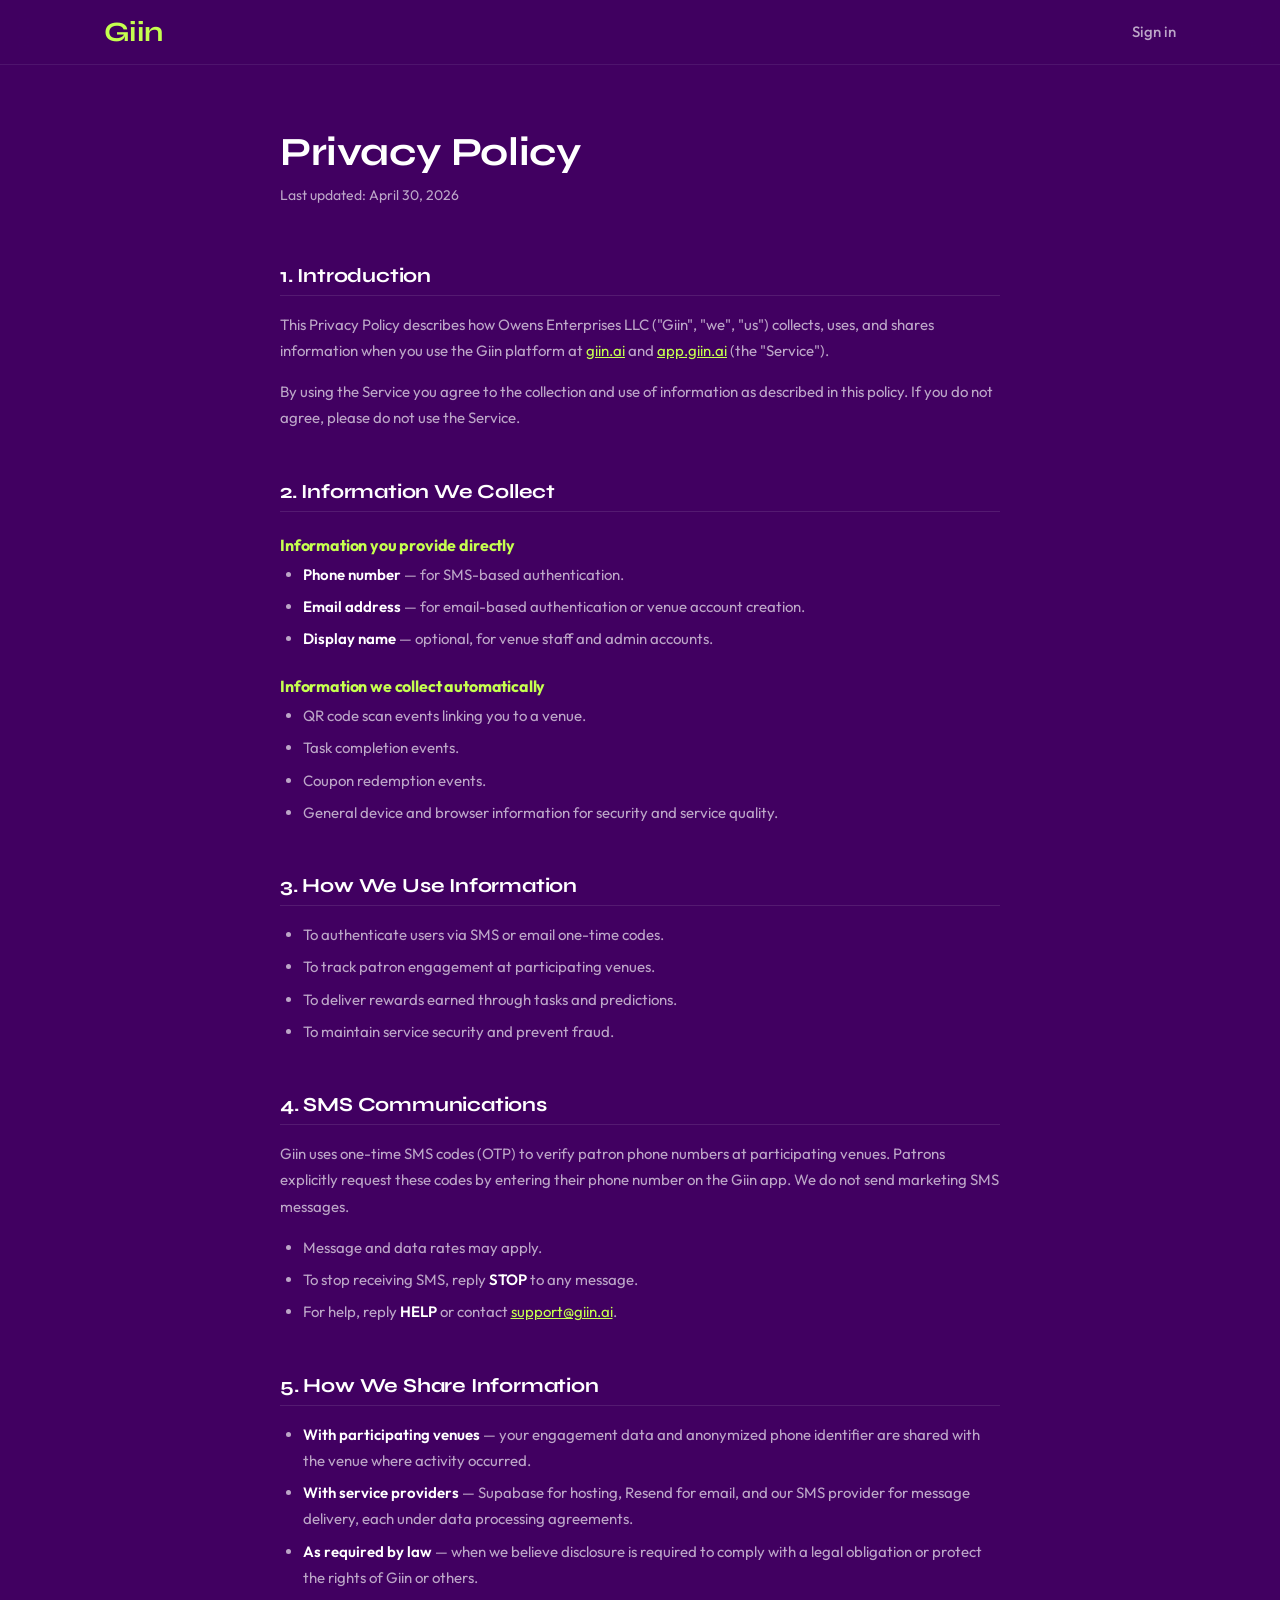
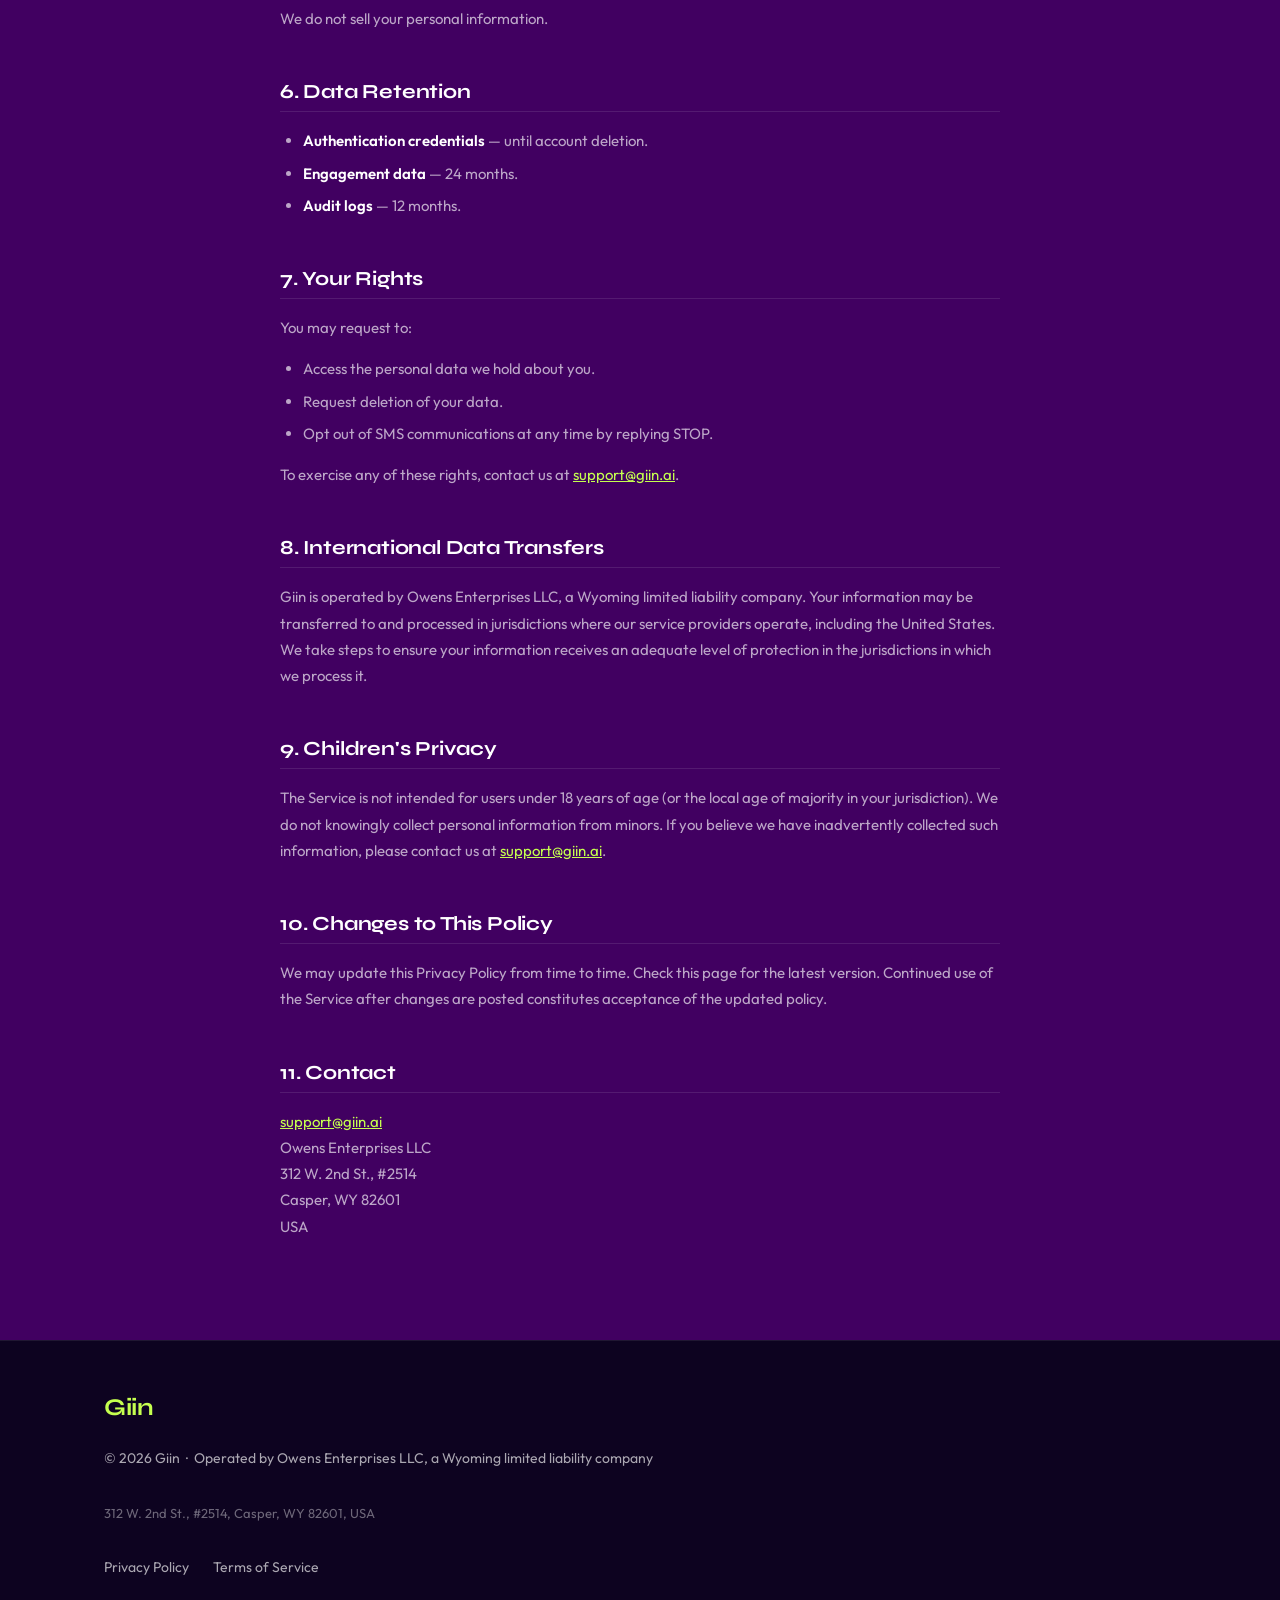
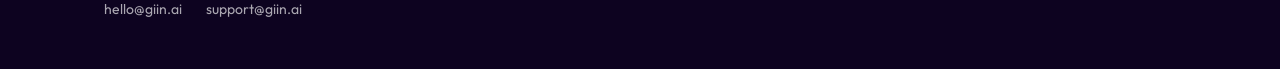
==== privacy.html @ 83f6b9b3 "Initial commit: Giin marketing landing site" ====
<!DOCTYPE html>
<html lang="en">
<head>
  <meta charset="UTF-8">
  <meta name="viewport" content="width=device-width, initial-scale=1.0">
  <title>Privacy Policy — Giin</title>
  <meta name="description" content="Privacy Policy for the Giin loyalty and engagement platform.">
  <link rel="preconnect" href="https://fonts.googleapis.com">
  <link rel="preconnect" href="https://fonts.gstatic.com" crossorigin>
  <link href="https://fonts.googleapis.com/css2?family=Syne:wght@700&family=Outfit:wght@400;500;600;700&display=swap" rel="stylesheet">
  <link rel="stylesheet" href="styles.css">
</head>
<body>

  <!-- ===== Header ===== -->
  <header class="site-header">
    <div class="container">
      <a href="/" class="site-logo">Giin</a>
      <nav class="header-nav">
        <a href="https://app.giin.ai/login">Sign in</a>
      </nav>
    </div>
  </header>

  <main>
    <div class="container container--prose prose-page">

      <h1>Privacy Policy</h1>
      <p class="last-updated">Last updated: April 30, 2026</p>

      <h2>1. Introduction</h2>
      <p>
        This Privacy Policy describes how Owens Enterprises LLC ("Giin", "we", "us") collects,
        uses, and shares information when you use the Giin platform at
        <a href="https://giin.ai">giin.ai</a> and <a href="https://app.giin.ai">app.giin.ai</a>
        (the "Service").
      </p>
      <p>
        By using the Service you agree to the collection and use of information as described in
        this policy. If you do not agree, please do not use the Service.
      </p>

      <h2>2. Information We Collect</h2>

      <h3>Information you provide directly</h3>
      <ul>
        <li><strong>Phone number</strong> — for SMS-based authentication.</li>
        <li><strong>Email address</strong> — for email-based authentication or venue account creation.</li>
        <li><strong>Display name</strong> — optional, for venue staff and admin accounts.</li>
      </ul>

      <h3>Information we collect automatically</h3>
      <ul>
        <li>QR code scan events linking you to a venue.</li>
        <li>Task completion events.</li>
        <li>Coupon redemption events.</li>
        <li>General device and browser information for security and service quality.</li>
      </ul>

      <h2>3. How We Use Information</h2>
      <ul>
        <li>To authenticate users via SMS or email one-time codes.</li>
        <li>To track patron engagement at participating venues.</li>
        <li>To deliver rewards earned through tasks and predictions.</li>
        <li>To maintain service security and prevent fraud.</li>
      </ul>

      <h2>4. SMS Communications</h2>
      <p>
        Giin uses one-time SMS codes (OTP) to verify patron phone numbers at participating
        venues. Patrons explicitly request these codes by entering their phone number on the
        Giin app. We do not send marketing SMS messages.
      </p>
      <ul>
        <li>Message and data rates may apply.</li>
        <li>To stop receiving SMS, reply <strong>STOP</strong> to any message.</li>
        <li>For help, reply <strong>HELP</strong> or contact <a href="mailto:support@giin.ai">support@giin.ai</a>.</li>
      </ul>

      <h2>5. How We Share Information</h2>
      <ul>
        <li>
          <strong>With participating venues</strong> — your engagement data and anonymized
          phone identifier are shared with the venue where activity occurred.
        </li>
        <li>
          <strong>With service providers</strong> — Supabase for hosting, Resend for email,
          and our SMS provider for message delivery, each under data processing agreements.
        </li>
        <li>
          <strong>As required by law</strong> — when we believe disclosure is required to
          comply with a legal obligation or protect the rights of Giin or others.
        </li>
      </ul>
      <p>We do not sell your personal information.</p>

      <h2>6. Data Retention</h2>
      <ul>
        <li><strong>Authentication credentials</strong> — until account deletion.</li>
        <li><strong>Engagement data</strong> — 24 months.</li>
        <li><strong>Audit logs</strong> — 12 months.</li>
      </ul>

      <h2>7. Your Rights</h2>
      <p>You may request to:</p>
      <ul>
        <li>Access the personal data we hold about you.</li>
        <li>Request deletion of your data.</li>
        <li>Opt out of SMS communications at any time by replying STOP.</li>
      </ul>
      <p>
        To exercise any of these rights, contact us at
        <a href="mailto:support@giin.ai">support@giin.ai</a>.
      </p>

      <h2>8. International Data Transfers</h2>
      <p>
        Giin is operated by Owens Enterprises LLC, a Wyoming limited liability company.
        Your information may be transferred to and processed in jurisdictions where our
        service providers operate, including the United States. We take steps to ensure your
        information receives an adequate level of protection in the jurisdictions in which
        we process it.
      </p>

      <h2>9. Children's Privacy</h2>
      <p>
        The Service is not intended for users under 18 years of age (or the local age of
        majority in your jurisdiction). We do not knowingly collect personal information
        from minors. If you believe we have inadvertently collected such information,
        please contact us at <a href="mailto:support@giin.ai">support@giin.ai</a>.
      </p>

      <h2>10. Changes to This Policy</h2>
      <p>
        We may update this Privacy Policy from time to time. Check this page for the latest
        version. Continued use of the Service after changes are posted constitutes acceptance
        of the updated policy.
      </p>

      <h2>11. Contact</h2>
      <p>
        <a href="mailto:support@giin.ai">support@giin.ai</a><br>
        Owens Enterprises LLC<br>
        312 W. 2nd St., #2514<br>
        Casper, WY 82601<br>
        USA
      </p>

    </div>
  </main>

  <!-- ===== Footer ===== -->
  <footer class="site-footer">
    <div class="container">
      <div class="footer-inner">
        <a href="/" class="footer-logo">Giin</a>
        <p class="footer-legal">
          &copy; 2026 Giin &nbsp;&middot;&nbsp;
          Operated by Owens Enterprises LLC, a Wyoming limited liability company
        </p>
        <p class="footer-address">
          312 W. 2nd St., #2514, Casper, WY 82601, USA
        </p>
        <nav class="footer-links">
          <a href="/privacy.html">Privacy Policy</a>
          <a href="/terms.html">Terms of Service</a>
        </nav>
        <div class="footer-contact">
          <a href="mailto:hello@giin.ai">hello@giin.ai</a>
          <a href="mailto:support@giin.ai">support@giin.ai</a>
        </div>
      </div>
    </div>
  </footer>

</body>
</html>
---- styles.css ----
/* ===== Reset & Base ===== */
*, *::before, *::after {
  box-sizing: border-box;
  margin: 0;
  padding: 0;
}

:root {
  --bg: #410061;
  --surface: #0D0320;
  --accent: #C5FF4F;
  --text: #ffffff;
  --text-muted: rgba(255, 255, 255, 0.65);
  --radius-card: 6px;
  --radius-pill: 24px;
  --max-content: 1120px;
  --max-prose: 720px;
}

html {
  font-size: 16px;
  scroll-behavior: smooth;
}

body {
  background-color: var(--bg);
  color: var(--text);
  font-family: 'Outfit', sans-serif;
  font-weight: 400;
  line-height: 1.6;
  -webkit-font-smoothing: antialiased;
}

a {
  color: var(--accent);
  text-decoration: none;
}

a:hover {
  text-decoration: underline;
}

img {
  display: block;
  max-width: 100%;
}

/* ===== Layout ===== */
.container {
  width: 100%;
  max-width: var(--max-content);
  margin: 0 auto;
  padding: 0 24px;
}

.container--prose {
  max-width: var(--max-prose);
}

/* ===== Typography ===== */
h1, h2, h3, h4 {
  font-family: 'Syne', sans-serif;
  font-weight: 700;
  line-height: 1.15;
  letter-spacing: -0.01em;
}

h1 { font-size: clamp(2.25rem, 5vw, 3.5rem); }
h2 { font-size: clamp(1.75rem, 3.5vw, 2.5rem); }
h3 { font-size: 1.25rem; }

p { margin-bottom: 1em; }
p:last-child { margin-bottom: 0; }

.text-muted { color: var(--text-muted); }
.text-accent { color: var(--accent); }

/* ===== Buttons ===== */
.btn {
  display: inline-block;
  font-family: 'Outfit', sans-serif;
  font-weight: 600;
  font-size: 1rem;
  border-radius: var(--radius-pill);
  padding: 14px 32px;
  cursor: pointer;
  transition: opacity 0.15s ease, transform 0.1s ease;
  text-decoration: none;
  border: none;
  line-height: 1;
}

.btn:hover {
  opacity: 0.88;
  text-decoration: none;
  transform: translateY(-1px);
}

.btn--primary {
  background: var(--accent);
  color: #0D0320;
}

.btn--outline {
  background: transparent;
  color: var(--text);
  border: 2px solid rgba(255, 255, 255, 0.35);
}

.btn--outline:hover {
  border-color: rgba(255, 255, 255, 0.7);
}

/* ===== Header ===== */
.site-header {
  position: sticky;
  top: 0;
  z-index: 100;
  background: rgba(65, 0, 97, 0.92);
  backdrop-filter: blur(12px);
  -webkit-backdrop-filter: blur(12px);
  border-bottom: 1px solid rgba(255, 255, 255, 0.08);
}

.site-header .container {
  display: flex;
  align-items: center;
  justify-content: space-between;
  height: 64px;
}

.site-logo {
  font-family: 'Syne', sans-serif;
  font-weight: 700;
  font-size: 1.75rem;
  color: var(--accent);
  text-decoration: none;
  letter-spacing: -0.02em;
}

.site-logo:hover {
  text-decoration: none;
  opacity: 0.9;
}

.header-nav a {
  font-family: 'Outfit', sans-serif;
  font-weight: 500;
  font-size: 0.9375rem;
  color: var(--text-muted);
  transition: color 0.15s ease;
}

.header-nav a:hover {
  color: var(--text);
  text-decoration: none;
}

/* ===== Hero ===== */
.hero {
  padding: 100px 0 80px;
  text-align: center;
}

.hero h1 {
  margin-bottom: 24px;
}

.hero h1 span {
  color: var(--accent);
}

.hero-subhead {
  font-size: 1.125rem;
  color: var(--text-muted);
  max-width: 600px;
  margin: 0 auto 40px;
  line-height: 1.7;
}

.hero-actions {
  display: flex;
  gap: 16px;
  justify-content: center;
  flex-wrap: wrap;
}

/* ===== Section base ===== */
.section {
  padding: 80px 0;
}

.section-label {
  font-family: 'Outfit', sans-serif;
  font-weight: 600;
  font-size: 0.8125rem;
  letter-spacing: 0.1em;
  text-transform: uppercase;
  color: var(--accent);
  margin-bottom: 16px;
}

.section-title {
  margin-bottom: 48px;
}

/* ===== How It Works — 3-col grid ===== */
.steps-grid {
  display: grid;
  grid-template-columns: repeat(3, 1fr);
  gap: 24px;
}

.step-card {
  background: var(--surface);
  border-radius: var(--radius-card);
  padding: 36px 28px;
  border: 1px solid rgba(255, 255, 255, 0.06);
}

.step-icon {
  font-size: 2rem;
  margin-bottom: 20px;
  line-height: 1;
}

.step-card h3 {
  margin-bottom: 12px;
  color: var(--accent);
}

.step-card p {
  color: var(--text-muted);
  font-size: 0.9375rem;
  line-height: 1.65;
}

/* ===== Why Giin — 2-col grid ===== */
.why-grid {
  display: grid;
  grid-template-columns: repeat(2, 1fr);
  gap: 24px;
}

.why-card {
  background: var(--surface);
  border-radius: var(--radius-card);
  padding: 40px 36px;
  border: 1px solid rgba(255, 255, 255, 0.06);
}

.why-card h3 {
  font-size: 1.375rem;
  margin-bottom: 16px;
}

.why-card p {
  color: var(--text-muted);
  line-height: 1.7;
}

/* ===== World Cup Banner ===== */
.worldcup-banner {
  background: var(--surface);
  border-top: 1px solid rgba(197, 255, 79, 0.2);
  border-bottom: 1px solid rgba(197, 255, 79, 0.2);
  padding: 72px 0;
  text-align: center;
}

.worldcup-banner .eyebrow {
  font-family: 'Outfit', sans-serif;
  font-weight: 600;
  font-size: 0.8125rem;
  letter-spacing: 0.1em;
  text-transform: uppercase;
  color: var(--accent);
  margin-bottom: 16px;
}

.worldcup-banner h2 {
  max-width: 740px;
  margin: 0 auto 20px;
}

.worldcup-banner p {
  color: var(--text-muted);
  font-size: 1.0625rem;
  max-width: 560px;
  margin: 0 auto;
}

.worldcup-dates {
  display: inline-block;
  margin-top: 28px;
  padding: 10px 24px;
  border: 1px solid rgba(197, 255, 79, 0.4);
  border-radius: var(--radius-pill);
  font-size: 0.9375rem;
  color: var(--accent);
  font-weight: 500;
}

/* ===== CTA Section ===== */
.cta-section {
  padding: 100px 0;
  text-align: center;
}

.cta-section h2 {
  margin-bottom: 36px;
}

.cta-email-note {
  margin-top: 20px;
  color: var(--text-muted);
  font-size: 0.9375rem;
}

.cta-email-note a {
  color: var(--text-muted);
  text-decoration: underline;
}

.cta-email-note a:hover {
  color: var(--text);
}

/* ===== Footer ===== */
.site-footer {
  background: var(--surface);
  border-top: 1px solid rgba(255, 255, 255, 0.08);
  padding: 48px 0;
}

.footer-inner {
  display: flex;
  flex-direction: column;
  gap: 20px;
}

.footer-logo {
  font-family: 'Syne', sans-serif;
  font-weight: 700;
  font-size: 1.5rem;
  color: var(--accent);
  letter-spacing: -0.02em;
  text-decoration: none;
}

.footer-logo:hover {
  text-decoration: none;
  opacity: 0.9;
}

.footer-legal {
  color: var(--text-muted);
  font-size: 0.875rem;
  line-height: 1.6;
}

.footer-links {
  display: flex;
  flex-wrap: wrap;
  gap: 8px 24px;
  font-size: 0.875rem;
}

.footer-links a {
  color: var(--text-muted);
  transition: color 0.15s;
}

.footer-links a:hover {
  color: var(--text);
  text-decoration: none;
}

.footer-contact {
  display: flex;
  flex-wrap: wrap;
  gap: 8px 24px;
  font-size: 0.875rem;
}

.footer-contact a {
  color: var(--text-muted);
  transition: color 0.15s;
}

.footer-contact a:hover {
  color: var(--accent);
  text-decoration: none;
}

.footer-address {
  font-size: 0.8125rem;
  color: rgba(255, 255, 255, 0.4);
  line-height: 1.5;
}

/* ===== Prose pages (privacy / terms) ===== */
.prose-page {
  padding: 64px 0 100px;
}

.prose-page h1 {
  font-size: clamp(1.75rem, 4vw, 2.5rem);
  margin-bottom: 8px;
}

.prose-page .last-updated {
  font-size: 0.875rem;
  color: var(--text-muted);
  margin-bottom: 56px;
}

.prose-page h2 {
  font-size: 1.25rem;
  margin-top: 48px;
  margin-bottom: 16px;
  padding-bottom: 8px;
  border-bottom: 1px solid rgba(255, 255, 255, 0.1);
}

.prose-page h3 {
  font-size: 1rem;
  font-family: 'Outfit', sans-serif;
  font-weight: 700;
  margin-top: 24px;
  margin-bottom: 8px;
  color: var(--accent);
}

.prose-page p {
  color: var(--text-muted);
  line-height: 1.75;
  font-size: 0.9375rem;
}

.prose-page ul,
.prose-page ol {
  color: var(--text-muted);
  font-size: 0.9375rem;
  line-height: 1.75;
  padding-left: 1.5em;
  margin-bottom: 1em;
}

.prose-page li {
  margin-bottom: 6px;
}

.prose-page strong {
  color: var(--text);
  font-weight: 600;
}

.prose-page a {
  color: var(--accent);
  text-decoration: underline;
}

.prose-page a:hover {
  opacity: 0.85;
}

/* ===== Responsive ===== */
@media (max-width: 768px) {
  .steps-grid {
    grid-template-columns: 1fr;
  }

  .why-grid {
    grid-template-columns: 1fr;
  }

  .hero {
    padding: 72px 0 64px;
  }

  .section {
    padding: 60px 0;
  }

  .hero-actions {
    flex-direction: column;
    align-items: center;
  }

  .footer-links,
  .footer-contact {
    flex-direction: column;
    gap: 10px;
  }
}

@media (max-width: 480px) {
  .container {
    padding: 0 16px;
  }
}
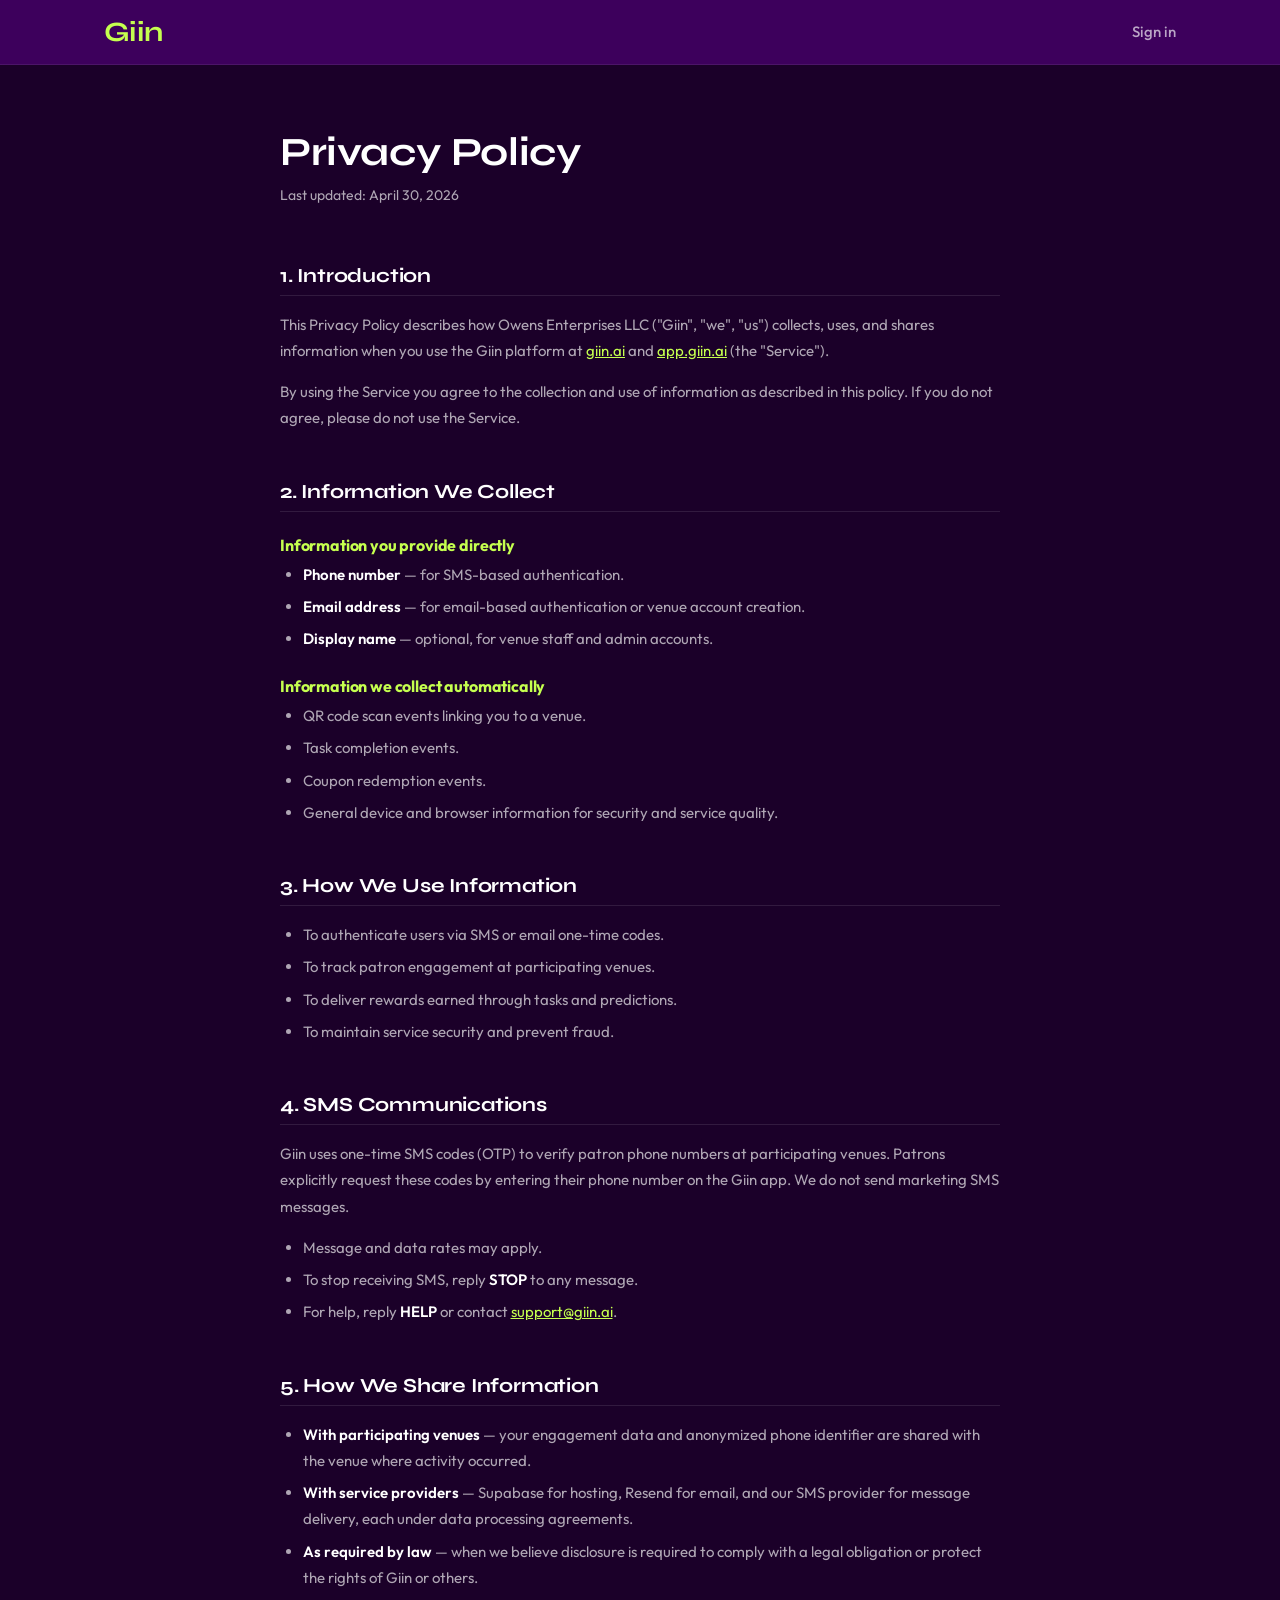
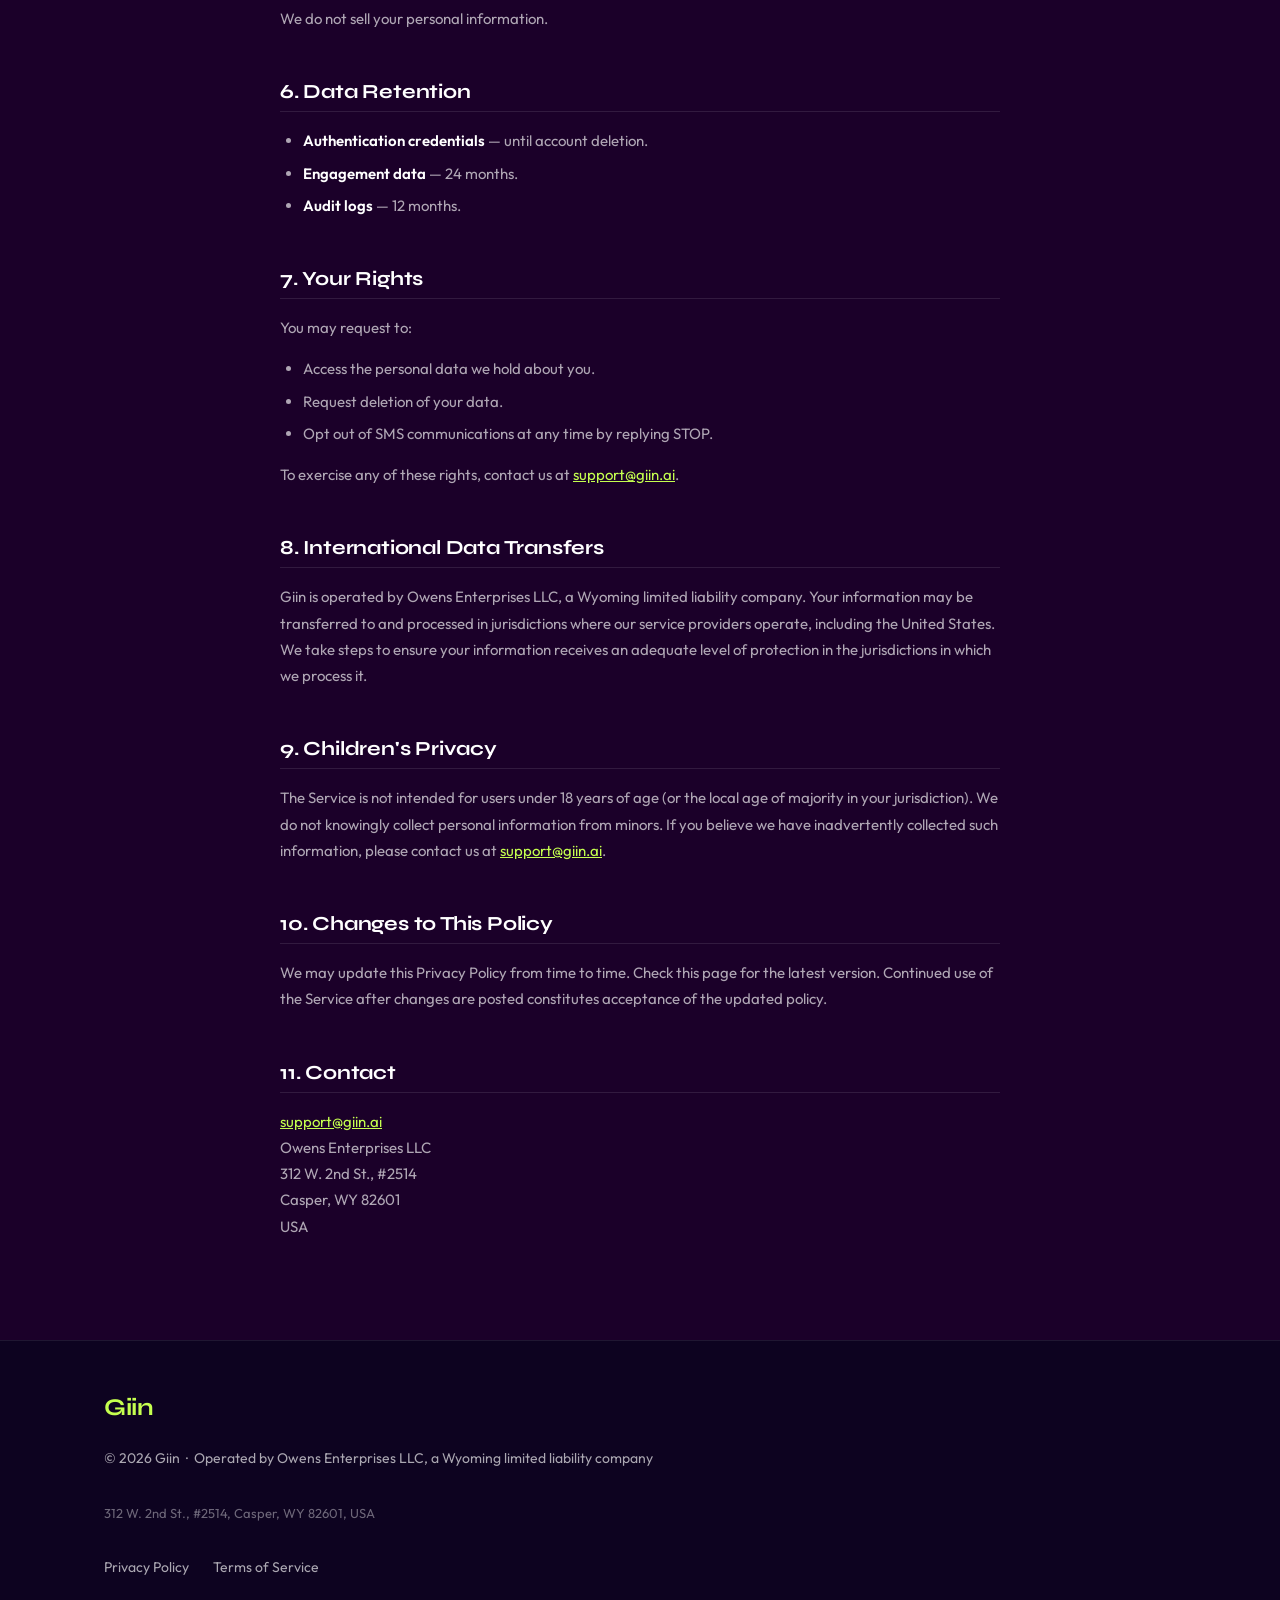
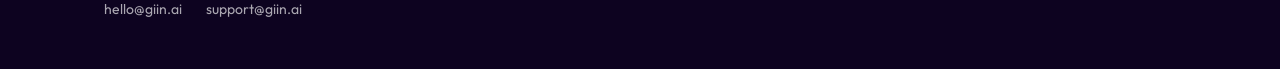
==== commit 032898a1: "SEO pass: meta, Open Graph, JSON-LD, sitemap, heading hierarchy Replace the homepage title and descr" ====
--- a/privacy.html
+++ b/privacy.html
@@ -3,7 +3,8 @@
 <head>
   <meta charset="UTF-8">
   <meta name="viewport" content="width=device-width, initial-scale=1.0">
-  <title>Privacy Policy — Giin</title>
+  <title>Privacy Policy - Giin</title>
+  <meta name="robots" content="noindex">
   <meta name="description" content="Privacy Policy for the Giin loyalty and engagement platform.">
   <link rel="preconnect" href="https://fonts.googleapis.com">
   <link rel="preconnect" href="https://fonts.gstatic.com" crossorigin>
--- a/styles.css
+++ b/styles.css
@@ -6,12 +6,38 @@
 }
 
 :root {
-  --bg: #410061;
-  --surface: #0D0320;
-  --accent: #C5FF4F;
+  /* Brand */
+  --accent: #C5FF4F;            /* lime, canonical brand color */
+  --lime: var(--accent);        /* alias used by the homepage design styles */
+  --lime-dark: #102000;
+  --lime-soft: rgba(197,255,79,0.12);
+  --lime-border: rgba(197,255,79,0.4);
+  --purple: #C79BFF;
+  --purple-glow: rgba(155,100,220,0.6);
+
+  /* Backgrounds & surfaces */
+  --bg: #1B0029;               /* page background */
+  --bg-purple: #34004C;        /* secondary purple, used in gradients */
+  --surface: #0D0320;          /* near-black surface (footer on legal pages) */
+  --card: rgba(255,255,255,0.045);
+  --card-border: rgba(255,255,255,0.12);
+
+  /* Text */
   --text: #ffffff;
   --text-muted: rgba(255, 255, 255, 0.65);
-  --radius-card: 6px;
+  --w100: var(--text);
+  --w85: rgba(255,255,255,0.88);
+  --w70: rgba(255,255,255,0.74);
+
+  /* Fonts */
+  --font-display: 'Syne', sans-serif;
+  --font-head: 'Sora', sans-serif;
+  --font-body: 'Outfit', sans-serif;
+  --font-mono: 'JetBrains Mono', monospace;
+  --font-reward: 'Bebas Neue', sans-serif;
+
+  /* Radii & layout */
+  --radius-card: 22px;
   --radius-pill: 24px;
   --max-content: 1120px;
   --max-prose: 720px;
@@ -45,7 +71,7 @@
   max-width: 100%;
 }
 
-/* ===== Layout ===== */
+/* ===== Layout (shared, legal pages) ===== */
 .container {
   width: 100%;
   max-width: var(--max-content);
@@ -57,7 +83,7 @@
   max-width: var(--max-prose);
 }
 
-/* ===== Typography ===== */
+/* ===== Typography (shared, legal pages) ===== */
 h1, h2, h3, h4 {
   font-family: 'Syne', sans-serif;
   font-weight: 700;
@@ -75,43 +101,7 @@
 .text-muted { color: var(--text-muted); }
 .text-accent { color: var(--accent); }
 
-/* ===== Buttons ===== */
-.btn {
-  display: inline-block;
-  font-family: 'Outfit', sans-serif;
-  font-weight: 600;
-  font-size: 1rem;
-  border-radius: var(--radius-pill);
-  padding: 14px 32px;
-  cursor: pointer;
-  transition: opacity 0.15s ease, transform 0.1s ease;
-  text-decoration: none;
-  border: none;
-  line-height: 1;
-}
-
-.btn:hover {
-  opacity: 0.88;
-  text-decoration: none;
-  transform: translateY(-1px);
-}
-
-.btn--primary {
-  background: var(--accent);
-  color: #0D0320;
-}
-
-.btn--outline {
-  background: transparent;
-  color: var(--text);
-  border: 2px solid rgba(255, 255, 255, 0.35);
-}
-
-.btn--outline:hover {
-  border-color: rgba(255, 255, 255, 0.7);
-}
-
-/* ===== Header ===== */
+/* ===== Header (legal pages) ===== */
 .site-header {
   position: sticky;
   top: 0;
@@ -156,177 +146,7 @@
   text-decoration: none;
 }
 
-/* ===== Hero ===== */
-.hero {
-  padding: 100px 0 80px;
-  text-align: center;
-}
-
-.hero h1 {
-  margin-bottom: 24px;
-}
-
-.hero h1 span {
-  color: var(--accent);
-}
-
-.hero-subhead {
-  font-size: 1.125rem;
-  color: var(--text-muted);
-  max-width: 600px;
-  margin: 0 auto 40px;
-  line-height: 1.7;
-}
-
-.hero-actions {
-  display: flex;
-  gap: 16px;
-  justify-content: center;
-  flex-wrap: wrap;
-}
-
-/* ===== Section base ===== */
-.section {
-  padding: 80px 0;
-}
-
-.section-label {
-  font-family: 'Outfit', sans-serif;
-  font-weight: 600;
-  font-size: 0.8125rem;
-  letter-spacing: 0.1em;
-  text-transform: uppercase;
-  color: var(--accent);
-  margin-bottom: 16px;
-}
-
-.section-title {
-  margin-bottom: 48px;
-}
-
-/* ===== How It Works — 3-col grid ===== */
-.steps-grid {
-  display: grid;
-  grid-template-columns: repeat(3, 1fr);
-  gap: 24px;
-}
-
-.step-card {
-  background: var(--surface);
-  border-radius: var(--radius-card);
-  padding: 36px 28px;
-  border: 1px solid rgba(255, 255, 255, 0.06);
-}
-
-.step-icon {
-  font-size: 2rem;
-  margin-bottom: 20px;
-  line-height: 1;
-}
-
-.step-card h3 {
-  margin-bottom: 12px;
-  color: var(--accent);
-}
-
-.step-card p {
-  color: var(--text-muted);
-  font-size: 0.9375rem;
-  line-height: 1.65;
-}
-
-/* ===== Why Giin — 2-col grid ===== */
-.why-grid {
-  display: grid;
-  grid-template-columns: repeat(2, 1fr);
-  gap: 24px;
-}
-
-.why-card {
-  background: var(--surface);
-  border-radius: var(--radius-card);
-  padding: 40px 36px;
-  border: 1px solid rgba(255, 255, 255, 0.06);
-}
-
-.why-card h3 {
-  font-size: 1.375rem;
-  margin-bottom: 16px;
-}
-
-.why-card p {
-  color: var(--text-muted);
-  line-height: 1.7;
-}
-
-/* ===== World Cup Banner ===== */
-.worldcup-banner {
-  background: var(--surface);
-  border-top: 1px solid rgba(197, 255, 79, 0.2);
-  border-bottom: 1px solid rgba(197, 255, 79, 0.2);
-  padding: 72px 0;
-  text-align: center;
-}
-
-.worldcup-banner .eyebrow {
-  font-family: 'Outfit', sans-serif;
-  font-weight: 600;
-  font-size: 0.8125rem;
-  letter-spacing: 0.1em;
-  text-transform: uppercase;
-  color: var(--accent);
-  margin-bottom: 16px;
-}
-
-.worldcup-banner h2 {
-  max-width: 740px;
-  margin: 0 auto 20px;
-}
-
-.worldcup-banner p {
-  color: var(--text-muted);
-  font-size: 1.0625rem;
-  max-width: 560px;
-  margin: 0 auto;
-}
-
-.worldcup-dates {
-  display: inline-block;
-  margin-top: 28px;
-  padding: 10px 24px;
-  border: 1px solid rgba(197, 255, 79, 0.4);
-  border-radius: var(--radius-pill);
-  font-size: 0.9375rem;
-  color: var(--accent);
-  font-weight: 500;
-}
-
-/* ===== CTA Section ===== */
-.cta-section {
-  padding: 100px 0;
-  text-align: center;
-}
-
-.cta-section h2 {
-  margin-bottom: 36px;
-}
-
-.cta-email-note {
-  margin-top: 20px;
-  color: var(--text-muted);
-  font-size: 0.9375rem;
-}
-
-.cta-email-note a {
-  color: var(--text-muted);
-  text-decoration: underline;
-}
-
-.cta-email-note a:hover {
-  color: var(--text);
-}
-
-/* ===== Footer ===== */
+/* ===== Footer (legal pages) ===== */
 .site-footer {
   background: var(--surface);
   border-top: 1px solid rgba(255, 255, 255, 0.08);
@@ -465,29 +285,8 @@
   opacity: 0.85;
 }
 
-/* ===== Responsive ===== */
+/* ===== Responsive (legal pages) ===== */
 @media (max-width: 768px) {
-  .steps-grid {
-    grid-template-columns: 1fr;
-  }
-
-  .why-grid {
-    grid-template-columns: 1fr;
-  }
-
-  .hero {
-    padding: 72px 0 64px;
-  }
-
-  .section {
-    padding: 60px 0;
-  }
-
-  .hero-actions {
-    flex-direction: column;
-    align-items: center;
-  }
-
   .footer-links,
   .footer-contact {
     flex-direction: column;
@@ -500,3 +299,258 @@
     padding: 0 16px;
   }
 }
+
+/* =======================================================================
+   HOMEPAGE DESIGN
+   Ported from the approved homepage mockup. Scoped to body.home so it
+   never affects the legal pages above, which keep their own base styles.
+   ======================================================================= */
+
+/* consistent emphasis system */
+.em-lime { color: var(--lime); font-weight: 700; }            /* actions + rewards */
+.em-purple { color: var(--purple); font-weight: 700; }         /* signature concepts */
+.em-bold { color: #fff; font-weight: 700; }                    /* structural */
+.em-ul { color: #fff; font-weight: 700; text-decoration: underline; text-decoration-color: var(--lime); text-decoration-thickness: 2px; text-underline-offset: 3px; } /* one key phrase/section */
+
+body.home { font-family: var(--font-body); color: var(--w85); background: var(--bg); line-height: 1.55; -webkit-font-smoothing: antialiased; overflow-x: hidden; }
+.wrap { max-width: 1140px; margin: 0 auto; padding: 0 24px; }
+
+.btn { display: inline-flex; align-items: center; gap: 8px; font-family: var(--font-body); font-weight: 700; font-size: 15px; border-radius: 10px; padding: 13px 22px; text-decoration: none; cursor: pointer; border: none; transition: transform 0.12s, filter 0.12s; }
+.btn-lime { background: var(--lime); color: var(--lime-dark); box-shadow: 0 10px 30px -8px rgba(197,255,79,0.55); }
+.btn-lime:hover { filter: brightness(1.08); }
+.btn-lime:active { transform: scale(0.98); }
+.btn-ghost { background: rgba(255,255,255,0.06); color: var(--w100); border: 1px solid var(--card-border); }
+.btn-ghost:hover { background: rgba(255,255,255,0.12); }
+
+.home nav { display: flex; align-items: center; justify-content: space-between; padding: 22px 24px; max-width: 1140px; margin: 0 auto; gap: 12px; }
+.logo { font-family: var(--font-display); font-weight: 800; font-size: 26px; color: var(--lime); letter-spacing: -0.5px; text-decoration: none; flex-shrink: 0; }
+.nav-actions { display: flex; align-items: center; gap: 22px; }
+.nav-link { color: var(--w85); text-decoration: none; font-size: 14.5px; font-weight: 600; white-space: nowrap; }
+.nav-link:hover { color: #fff; }
+/* mobile nav: drop the section-anchor links, keep logo + sign in + book a demo */
+@media (max-width: 600px) {
+  .home nav { padding: 16px 18px; }
+  .nav-section { display: none; }
+  .nav-actions { gap: 14px; }
+  .logo { font-size: 22px; }
+  .nav-cta { padding: 10px 16px; font-size: 14px; }
+  .nav-link { font-size: 14px; }
+}
+
+/* ===== HERO ===== */
+.hero { position: relative; padding: 32px 0 76px; overflow: hidden;
+  background: radial-gradient(ellipse 60% 50% at 12% 0%, rgba(197,255,79,0.10), transparent 60%), radial-gradient(ellipse 80% 70% at 100% 0%, rgba(150,40,210,0.55), transparent 55%), var(--bg); }
+.hero-grid { display: grid; grid-template-columns: 1.05fr 0.95fr; gap: 50px; align-items: center; }
+.eyebrow { font-family: var(--font-mono); font-size: 11px; font-weight: 700; letter-spacing: 2.5px; text-transform: uppercase; color: var(--lime); margin-bottom: 20px; display: inline-block; }
+.home h1 { font-family: var(--font-head); font-weight: 800; font-size: 54px; line-height: 1.05; letter-spacing: -1.5px; color: #fff; margin-bottom: 22px; }
+.home h1 .accent { color: var(--lime); }
+.hero-sub { font-size: 18.5px; color: var(--w85); line-height: 1.55; max-width: 500px; margin-bottom: 30px; }
+.hero-cta { display: flex; gap: 14px; flex-wrap: wrap; }
+.hero-note { margin-top: 20px; font-family: var(--font-mono); font-size: 12px; letter-spacing: 0.5px; color: var(--lime); }
+
+/* DEMO SECTION (phone gets its own home) */
+.demo-sec { background: linear-gradient(180deg, var(--bg), var(--bg-purple)); }
+.demo-sec .phone-stage { margin-top: 8px; }
+
+/* HERO 4-STEP BEHAVIORAL LOOP - 2x2 cycle box */
+.loop-panel { display: flex; flex-direction: column; }
+.loop-lead { font-family: var(--font-mono); font-size: 10.5px; font-weight: 700; letter-spacing: 1.5px; text-transform: uppercase; color: var(--purple); margin-bottom: 18px; text-align: center; }
+.loop-lead .b { color: var(--lime); }
+.loop-box { position: relative; display: grid; grid-template-columns: 1fr 1fr; gap: 16px; background: rgba(0,0,0,0.3); border: 1px solid var(--lime-border); border-radius: 22px; padding: 22px; overflow: hidden; }
+.loop-box::before { content:''; position:absolute; top:-30px; right:-30px; width:120px; height:120px; border-radius:50%; background:rgba(197,255,79,0.14); filter:blur(40px); }
+.loop-box::after { content:''; position:absolute; bottom:-30px; left:-30px; width:110px; height:110px; border-radius:50%; background:rgba(155,100,220,0.26); filter:blur(40px); }
+.lcell { position: relative; background: rgba(255,255,255,0.04); border: 1px solid var(--card-border); border-radius: 16px; padding: 16px; }
+.lcell .lc-top { display: flex; align-items: center; gap: 10px; margin-bottom: 6px; }
+.lcell .lc-em { width: 38px; height: 38px; border-radius: 11px; background: linear-gradient(135deg,#C5FF4F,#9B64DC); display:flex; align-items:center; justify-content:center; font-size: 19px; flex-shrink: 0; }
+.lcell .lc-h { font-family: var(--font-head); font-weight: 700; font-size: 17px; color: #fff; }
+.lcell .lc-p { font-family: var(--font-body); font-size: 12.5px; color: var(--w85); line-height: 1.35; }
+/* directional arrows: identical style, centered on grid gutters */
+.loop-arrow { position: absolute; color: var(--lime); font-size: 22px; font-weight: 700; z-index: 3; line-height: 1; }
+.la-top { top: 25%; left: 50%; transform: translate(-50%,-50%) rotate(0deg); }
+.la-right { top: 50%; left: 75%; transform: translate(-50%,-50%) rotate(90deg); }
+.la-bottom { top: 75%; left: 50%; transform: translate(-50%,-50%) rotate(180deg); }
+.la-left { top: 50%; left: 25%; transform: translate(-50%,-50%) rotate(270deg); }
+
+/* PHONE - flow layout, cannot overlap */
+.phone-stage { display: flex; justify-content: center; position: relative; }
+.phone-glow { position: absolute; width: 360px; height: 360px; border-radius: 50%; background: radial-gradient(circle, rgba(197,255,79,0.22), transparent 70%); top: 50%; left: 50%; transform: translate(-50%,-50%); }
+.phone { position: relative; width: 300px; height: 610px; background: #0A0012; border-radius: 44px; border: 1px solid rgba(255,255,255,0.14); box-shadow: 0 50px 90px -24px rgba(0,0,0,0.75), 0 0 0 9px rgba(255,255,255,0.02); padding: 13px; }
+.phone-notch { position: absolute; top: 13px; left: 50%; transform: translateX(-50%); width: 120px; height: 26px; background: #0A0012; border-radius: 0 0 18px 18px; z-index: 20; }
+.screen { width: 100%; height: 100%; border-radius: 32px; overflow: hidden; position: relative; background: #2A0040; background-image: radial-gradient(ellipse at 50% -10%, rgba(197,255,79,0.10), transparent 45%), radial-gradient(ellipse at 90% 110%, rgba(150,40,210,0.5), transparent 55%);
+  display: flex; flex-direction: column; }
+/* flow: header (fixed height), step bar, content fills rest */
+.screen-head { padding: 38px 20px 10px; text-align: center; flex-shrink: 0; }
+.screen-logo { font-family: var(--font-display); font-weight: 800; font-size: 18px; color: var(--lime); }
+.screen-venue { font-family: var(--font-mono); font-size: 9px; letter-spacing: 1.2px; text-transform: uppercase; color: var(--w70); margin-top: 3px; }
+.screen-step { flex-shrink: 0; text-align: center; padding: 4px 0 8px; }
+.screen-step .tag { display: inline-block; font-family: var(--font-mono); font-size: 8.5px; letter-spacing: 0.5px; text-transform: uppercase; color: var(--lime); background: rgba(0,0,0,0.55); padding: 5px 11px; border-radius: 20px; white-space: nowrap; }
+.screen-body { flex: 1; position: relative; }
+.scene { position: absolute; inset: 0; padding: 8px 18px 36px; display: flex; flex-direction: column; opacity: 0; }
+
+.scan-box { margin: auto; width: 150px; height: 150px; border-radius: 18px; border: 2px solid var(--lime-border); background: rgba(255,255,255,0.06); display: flex; align-items: center; justify-content: center; position: relative; }
+.qr-real { width: 100px; height: 100px; background: #fff; border-radius: 6px; padding: 8px; }
+.qr-real svg { width: 100%; height: 100%; display: block; }
+.scan-laser { position: absolute; left: 14px; right: 14px; height: 2px; background: var(--lime); box-shadow: 0 0 14px var(--lime); border-radius: 2px; animation: laser 1.5s ease-in-out infinite alternate; }
+@keyframes laser { 0%{top:18px} 100%{top:130px} }
+.scene-label { text-align: center; font-family: var(--font-body); font-size: 14px; font-weight: 600; color: var(--w85); margin-top: 16px; }
+
+.pcard { margin: auto 0; background: rgba(0,0,0,0.62); border: 1px solid var(--card-border); border-radius: 18px; padding: 15px; box-shadow: 0 0 36px -14px rgba(197,255,79,0.35); }
+.pcard-strip { height: 4px; border-radius: 4px; background: linear-gradient(90deg, rgba(197,255,79,0.9), rgba(92,200,255,0.55)); margin: -3px -3px 12px; }
+.pcard-eyebrow { font-family: var(--font-mono); font-size: 8px; font-weight: 700; letter-spacing: 1.3px; text-transform: uppercase; color: var(--lime); margin-bottom: 9px; }
+.pcard-row { display: flex; align-items: center; gap: 10px; margin-bottom: 13px; }
+.pcard-icon { width: 42px; height: 42px; border-radius: 12px; background: linear-gradient(135deg,#C5FF4F,#9B64DC); display:flex; align-items:center; justify-content:center; font-size: 20px; flex-shrink: 0; }
+.pcard-title { font-family: var(--font-head); font-weight: 700; font-size: 16px; color: #fff; line-height: 1.15; }
+.pcard-reward { font-family: var(--font-body); font-size: 12px; color: var(--w85); margin-top: 2px; }
+.pcard-reward b { color: var(--lime); }
+.pcard-btn { width: 100%; background: var(--lime); color: var(--lime-dark); border-radius: 10px; padding: 12px; text-align: center; font-family: var(--font-body); font-weight: 800; font-size: 14px; position: relative; overflow: hidden; }
+.tap-dot { position: absolute; width: 34px; height: 34px; border-radius: 50%; background: rgba(255,255,255,0.5); top: 50%; left: 50%; transform: translate(-50%,-50%) scale(0); }
+.scene-2 .tap-dot { animation: tap 9s ease infinite; }
+@keyframes tap { 0%,22%{transform:translate(-50%,-50%) scale(0);opacity:0} 24%{opacity:0.7} 30%{transform:translate(-50%,-50%) scale(2.6);opacity:0} 100%{opacity:0} }
+
+.center-scene { align-items: center; justify-content: center; text-align: center; }
+.big-badge { width: 88px; height: 88px; border-radius: 24px; display:flex; align-items:center; justify-content:center; font-size: 42px; margin-bottom: 16px; }
+.badge-neutral { background: rgba(255,255,255,0.08); border: 1px solid var(--card-border); }
+.badge-lime { background: var(--lime); box-shadow: 0 0 50px -6px rgba(197,255,79,0.6); }
+.scene-h { font-family: var(--font-head); font-weight: 700; font-size: 18px; color: #fff; margin-bottom: 6px; }
+.scene-reward-big { font-family: var(--font-reward); font-weight: 400; font-size: 36px; letter-spacing: 1px; color: #fff; text-shadow: 0 0 30px var(--purple-glow), 0 0 12px rgba(155,100,220,0.4); margin-bottom: 6px; }
+.scene-p { font-family: var(--font-body); font-size: 13px; color: var(--w85); max-width: 200px; }
+.scene-p b { color: var(--lime); }
+
+.predict-h { font-family: var(--font-head); font-weight: 700; font-size: 16px; color: #fff; text-align: center; margin: auto auto 14px; }
+.vs-row { display: flex; align-items: stretch; gap: 8px; margin-bottom: 12px; }
+.team { flex: 1; background: rgba(255,255,255,0.06); border: 1px solid var(--card-border); border-radius: 12px; padding: 14px 8px; text-align: center; }
+.team.picked { background: var(--lime-soft); border-color: var(--lime); }
+.team-flag { font-size: 26px; }
+.team-name { font-family: var(--font-head); font-weight: 600; font-size: 12px; color: #fff; margin-top: 4px; }
+.vs { display: flex; align-items: center; font-family: var(--font-mono); font-size: 11px; color: var(--w70); }
+.predict-prize { font-family: var(--font-body); font-size: 11.5px; color: var(--w85); text-align: center; margin-bottom: auto; }
+.predict-prize b { color: var(--lime); }
+
+.pdots { position: absolute; bottom: 14px; left: 50%; transform: translateX(-50%); display: flex; gap: 5px; z-index: 8; }
+.pdots span { width: 6px; height: 6px; border-radius: 50%; background: rgba(255,255,255,0.25); }
+
+/* scene + step timing: 6 scenes over 18s, step text changes with scene */
+@keyframes sc1 { 0%,1%{opacity:0} 3%,15%{opacity:1} 17%,100%{opacity:0} }
+@keyframes sc2 { 0%,17%{opacity:0} 19%,31%{opacity:1} 33%,100%{opacity:0} }
+@keyframes sc3 { 0%,33%{opacity:0} 35%,47%{opacity:1} 49%,100%{opacity:0} }
+@keyframes sc4 { 0%,49%{opacity:0} 51%,63%{opacity:1} 65%,100%{opacity:0} }
+@keyframes sc5 { 0%,65%{opacity:0} 67%,81%{opacity:1} 83%,100%{opacity:0} }
+@keyframes sc6 { 0%,83%{opacity:0} 85%,97%{opacity:1} 99%,100%{opacity:0} }
+.s1{animation:sc1 18s infinite}.s2{animation:sc2 18s infinite}.s3{animation:sc3 18s infinite}
+.s4{animation:sc4 18s infinite}.s5{animation:sc5 18s infinite}.s6{animation:sc6 18s infinite}
+/* step labels fade in sync */
+.st { position: absolute; left: 50%; transform: translateX(-50%); opacity: 0; white-space: nowrap; }
+.st1{animation:sc1 18s infinite}.st2{animation:sc2 18s infinite}.st3{animation:sc3 18s infinite}
+.st4{animation:sc4 18s infinite}.st5{animation:sc5 18s infinite}.st6{animation:sc6 18s infinite}
+@media (prefers-reduced-motion: reduce){ .scene,.st{animation:none!important} .s2,.st2{opacity:1} .scan-laser{animation:none} }
+
+/* ===== SECTIONS ===== */
+section { padding: 86px 0; }
+.sec-eyebrow { font-family: var(--font-mono); font-size: 11px; font-weight: 700; letter-spacing: 2.5px; text-transform: uppercase; color: var(--lime); margin-bottom: 14px; text-align: center; }
+.sec-title { font-family: var(--font-head); font-weight: 800; font-size: 42px; letter-spacing: -1px; color: #fff; text-align: center; line-height: 1.08; margin-bottom: 16px; }
+.sec-sub { text-align: center; color: var(--w85); font-size: 18px; max-width: 600px; margin: 0 auto 54px; }
+
+/* HOW IT WORKS - 3 steps, deferred woven into step 3 */
+.how { background: var(--bg); }
+.steps { display: grid; grid-template-columns: repeat(3,1fr); gap: 22px; }
+.step-card { background: var(--card); border: 1px solid var(--card-border); border-radius: 22px; padding: 34px 28px; position: relative; overflow: hidden; }
+.step-card::before { content:''; position:absolute; top:-30px; right:-30px; width:110px; height:110px; border-radius:50%; background: rgba(197,255,79,0.14); filter: blur(40px); }
+.step-card::after { content:''; position:absolute; bottom:-30px; left:-30px; width:90px; height:90px; border-radius:50%; background: rgba(155,100,220,0.22); filter: blur(38px); }
+.step-card > * { position: relative; }
+.step-n { font-family: var(--font-mono); font-size: 13px; font-weight: 700; color: var(--lime); margin-bottom: 16px; }
+.step-em { font-size: 38px; margin-bottom: 16px; }
+.step-h { font-family: var(--font-head); font-weight: 700; font-size: 22px; color: #fff; margin-bottom: 10px; }
+.step-p { color: var(--w85); font-size: 16px; line-height: 1.5; }
+.how-foot { text-align: center; margin-top: 40px; font-family: var(--font-head); font-weight: 600; font-size: 18px; color: var(--w85); }
+.how-foot .accent { color: var(--lime); }
+
+/* THE DIFFERENCE - robust flow comparison (replaces SVG loop) */
+.diff { background: linear-gradient(180deg, var(--bg-purple), var(--bg)); }
+.diff-grid { display: grid; grid-template-columns: 1fr 1fr; gap: 24px; max-width: 940px; margin: 0 auto; }
+.diff-card { border-radius: 22px; padding: 36px 32px; }
+.diff-old { background: rgba(255,255,255,0.03); border: 1px solid var(--card-border); }
+.diff-new { background: var(--lime-soft); border: 1px solid var(--lime-border); }
+.diff-tag { font-family: var(--font-mono); font-size: 11px; font-weight: 700; letter-spacing: 2px; text-transform: uppercase; margin-bottom: 22px; }
+.diff-old .diff-tag { color: var(--w70); }
+.diff-new .diff-tag { color: var(--lime); }
+.diff-step { display: flex; align-items: flex-start; gap: 12px; padding: 12px 0; font-family: var(--font-head); font-weight: 600; font-size: 17px; color: #fff; line-height: 1.4; }
+.diff-step .dtext { flex: 1; }
+.diff-step .dnum { width: 28px; height: 28px; border-radius: 8px; display: flex; align-items: center; justify-content: center; font-family: var(--font-mono); font-size: 13px; font-weight: 700; flex-shrink: 0; }
+.diff-old .dnum { background: rgba(255,255,255,0.08); color: var(--w70); }
+.diff-new .dnum { background: var(--lime); color: var(--lime-dark); }
+.diff-divider { border: none; border-top: 1px solid rgba(255,255,255,0.10); margin: 4px 0; }
+.diff-end { margin-top: 16px; font-family: var(--font-head); font-weight: 700; font-size: 16px; }
+.diff-old .diff-end { color: #ff8a8a; }
+.diff-new .diff-end { color: var(--lime); }
+.diff-foot { text-align: center; margin-top: 44px; font-family: var(--font-head); font-weight: 600; font-size: 22px; color: #fff; max-width: 700px; margin-left: auto; margin-right: auto; line-height: 1.5; }
+.diff-foot .accent { color: var(--lime); }
+
+/* THE 3 WINS (the internal saying) */
+.wins { background: var(--bg); }
+.wins-grid { display: grid; grid-template-columns: repeat(3,1fr); gap: 22px; }
+.win-card { background: var(--card); border: 1px solid var(--card-border); border-radius: 22px; padding: 34px 28px; position: relative; overflow: hidden; }
+.win-card::before { content:''; position:absolute; top:-26px; right:-26px; width:96px; height:96px; border-radius:50%; filter: blur(36px); }
+.win-card.w1::before { background: rgba(197,255,79,0.18); }
+.win-card.w2::before { background: rgba(155,100,220,0.30); }
+.win-card.w3::before { background: rgba(92,200,255,0.22); }
+.win-card > * { position: relative; }
+.win-em { font-size: 36px; margin-bottom: 14px; }
+.win-h { font-family: var(--font-head); font-weight: 700; font-size: 20px; color: #fff; margin-bottom: 10px; }
+.win-p { color: var(--w85); font-size: 15.5px; line-height: 1.5; }
+
+/* SPORTS + ANY VENUE combined, photo band */
+.play { position: relative; background: linear-gradient(rgba(20,0,30,0.82), rgba(20,0,30,0.93)), url('https://images.unsplash.com/photo-1574629810360-7efbbe195018?auto=format&fit=crop&w=1600&q=80'); background-size: cover; background-position: center; }
+.sports-list { display: flex; flex-wrap: wrap; gap: 10px 12px; justify-content: center; max-width: 720px; margin: 0 auto 48px; }
+.sport { font-family: var(--font-head); font-weight: 600; font-size: 16px; color: var(--w85); display: inline-flex; align-items: center; gap: 7px; background: rgba(0,0,0,0.45); border: 1px solid var(--card-border); padding: 9px 15px; border-radius: 100px; }
+.sport.lead { color: var(--lime); border-color: var(--lime-border); }
+.venue-chips { display: flex; flex-wrap: wrap; gap: 11px; justify-content: center; max-width: 780px; margin: 0 auto; }
+.chip { font-family: var(--font-head); font-weight: 600; font-size: 15px; color: #fff; background: rgba(0,0,0,0.5); border: 1px solid var(--card-border); border-radius: 100px; padding: 10px 18px; display: inline-flex; align-items: center; gap: 7px; }
+.chip.more { color: var(--lime-dark); background: var(--lime); border-color: var(--lime); }
+
+/* CATEGORY - Bebas moment */
+.category { background: linear-gradient(180deg, var(--bg), var(--bg-purple)); text-align: center; padding: 70px 0; }
+.category .big { font-family: var(--font-head); font-weight: 700; font-size: 22px; color: var(--w85); max-width: 800px; margin: 0 auto; line-height: 1.5; }
+.category .huge { display: block; font-family: var(--font-reward); font-weight: 400; font-size: 80px; letter-spacing: 1.5px; color: var(--lime); margin: 8px 0; text-shadow: 0 0 40px var(--purple-glow), 0 0 16px rgba(155,100,220,0.4); }
+
+/* CASE STUDY - Seenspace, Bebas impact numbers */
+.proof { background: linear-gradient(180deg, var(--bg), var(--bg-purple)); }
+.proof-head { text-align: center; margin-bottom: 48px; }
+.proof-venue { display: inline-flex; align-items: center; gap: 8px; font-family: var(--font-mono); font-size: 11px; font-weight: 700; letter-spacing: 2px; text-transform: uppercase; color: var(--lime-dark); background: var(--lime); padding: 6px 14px; border-radius: 20px; margin-bottom: 18px; }
+.proof-grid { display: grid; grid-template-columns: repeat(4,1fr); gap: 18px; max-width: 1000px; margin: 0 auto; }
+.proof-card { background: var(--card); border: 1px solid var(--card-border); border-radius: 20px; padding: 32px 22px; text-align: center; position: relative; overflow: hidden; }
+.proof-card::before { content:''; position:absolute; top:-30px; left:50%; transform:translateX(-50%); width:120px; height:80px; background: rgba(197,255,79,0.14); filter: blur(36px); }
+.proof-num { position: relative; font-family: var(--font-reward); font-weight: 400; font-size: 62px; line-height: 1; letter-spacing: 1px; color: var(--lime); text-shadow: 0 0 34px var(--purple-glow), 0 0 14px rgba(155,100,220,0.4); margin-bottom: 12px; }
+.proof-label { position: relative; font-family: var(--font-body); font-size: 14px; font-weight: 600; color: var(--w85); line-height: 1.35; }
+.proof-foot { text-align: center; margin-top: 40px; font-size: 14px; color: var(--w70); }
+@media (max-width: 760px){ .proof-grid { grid-template-columns: repeat(2,1fr); } }
+
+/* GETTING STARTED strip */
+.start { background: var(--bg); }
+.start-strip { display: flex; align-items: stretch; gap: 0; max-width: 940px; margin: 0 auto; border: 1px solid var(--lime-border); border-radius: 22px; overflow: hidden; background: rgba(197,255,79,0.05); }
+.start-item { flex: 1; padding: 30px 26px; text-align: center; position: relative; }
+.start-item:not(:last-child)::after { content: '\2192'; position: absolute; right: -11px; top: 50%; transform: translateY(-50%); color: var(--lime); font-size: 22px; z-index: 2; }
+.start-n { display: inline-flex; width: 34px; height: 34px; border-radius: 10px; background: var(--lime); color: var(--lime-dark); font-family: var(--font-mono); font-weight: 700; font-size: 15px; align-items: center; justify-content: center; margin-bottom: 14px; }
+.start-h { font-family: var(--font-head); font-weight: 700; font-size: 16px; color: #fff; margin-bottom: 6px; }
+.start-p { font-size: 13.5px; color: var(--w85); line-height: 1.4; }
+@media (max-width: 760px){ .start-strip { flex-direction: column; } .start-item:not(:last-child)::after { content: '\2193'; right: 50%; top: auto; bottom: -11px; transform: translateX(50%); } }
+
+/* FINAL */
+.final { background: var(--bg); text-align: center; }
+.final-card { background: linear-gradient(135deg, rgba(197,255,79,0.16), rgba(150,40,210,0.22)); border: 1px solid var(--lime-border); border-radius: 28px; padding: 64px 32px; max-width: 820px; margin: 0 auto; }
+.final-card h2 { font-family: var(--font-head); font-weight: 800; font-size: 40px; color: #fff; letter-spacing: -1px; margin-bottom: 14px; }
+.final-card p { color: var(--w85); font-size: 18px; margin-bottom: 30px; }
+
+footer { padding: 50px 0 44px; border-top: 1px solid var(--card-border); background: var(--bg); }
+.foot-grid { display: flex; justify-content: space-between; align-items: flex-start; flex-wrap: wrap; gap: 24px; max-width: 1140px; margin: 0 auto; padding: 0 24px; }
+.foot-logo { font-family: var(--font-display); font-weight: 800; font-size: 23px; color: var(--lime); margin-bottom: 8px; }
+.foot-meta { font-size: 13px; color: var(--w70); line-height: 1.7; max-width: 380px; }
+.foot-links { display: flex; gap: 20px; }
+.foot-links a { color: var(--w85); font-size: 14px; text-decoration: none; }
+.foot-links a:hover { color: #fff; }
+
+@media (max-width: 900px) {
+  .hero-grid { grid-template-columns: 1fr; gap: 40px; }
+  .home h1 { font-size: 42px; }
+  .steps, .wins-grid, .diff-grid { grid-template-columns: 1fr; }
+  .sec-title { font-size: 30px; } .category .huge { font-size: 56px; }
+}
